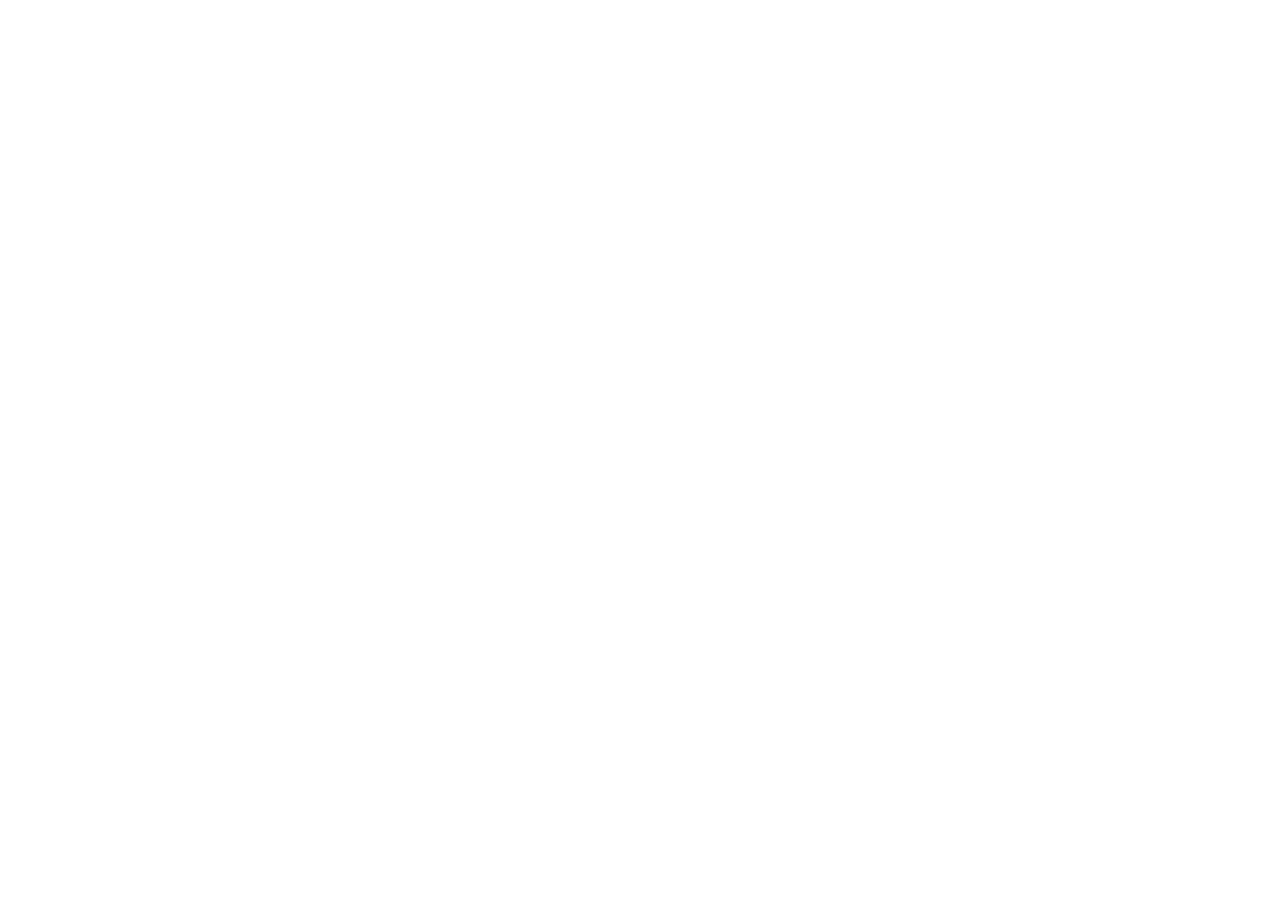
==== index.html @ 2884cb6b "first" ====
<!DOCTYPE html>
<html lang="ko">
<head>
  <meta charset="UTF-8">
  <meta name="viewport" content="width=device-width, initial-scale=1.0">
  <meta http-equiv="X-UA-Compatible" content="ie=edge">
  <title>Document</title>
  <link href="https://fonts.googleapis.com/css2?family=Chakra+Petch:wght@300;500;700&family=Noto+Sans+KR:wght@300;500&display=swap" rel="stylesheet">
  <link rel="stylesheet" href="https://use.fontawesome.com/releases/v5.14.0/css/all.css" integrity="sha384-HzLeBuhoNPvSl5KYnjx0BT+WB0QEEqLprO+NBkkk5gbc67FTaL7XIGa2w1L0Xbgc" crossorigin="anonymous">
  <link rel="stylesheet" href="assets/css/style.css">
  <script src="assets/js/script.js" defer></script>
</head>
<body>
  <div id="wrap">

  </div>
</body>
</html>
---- assets/css/style.css ----
@charset "UTF-8";

/* reset */
div, span, body,
header, main, section, footer,
h1, h2, h3, h4, h5, h6,
table, thead, tbody, tfoot, tr, th, td,
input, select, label, button, textarea,
ul, ol, li, dl, dt, dd,
a, strong, i, b, em, img {
  margin: 0;
  padding: 0;
  font: inherit;
  vertical-align: baseline;
}

ul, ol {
  list-style: none;
}

a {
  color: #333;
  text-decoration: none;
}

img {
  max-width: 100%;
  vertical-align: top;
}

table {
  border-collapse: collapse;
  border-spacing: 0;
}

button {
  background: transparent;
  border: none;
  cursor: pointer;
  outline: none;
}

/* common */
html {
  font-size: 10px;
}

body {
  min-width: 32rem;
}

body, button, input, select, textarea {
  font-weight: 500;
  font-size: 1.4rem;
  line-height: 1.5;
  font-family: 'Chakra Petch', 'Noto sans KR', sans-serif;
  color: #333;
  overflow-wrap: break-word;
  word-break: keep-all;
}

h1, h2, h3, h4, h5, h6 {
  font-weight: 700;
}

/* form-container */
#form-container {
  display: flex;
  justify-content: center;
  align-items: center;
  height: 100vh;
  padding: 0 6%;
  background: url(../images/bg_login-page.jpg) 50% 50%/cover no-repeat;
}

#form-container:after {
  position: fixed;
  top: 0;
  right: 0;
  bottom: 0;
  left: 0;
  background-color: rgba(0,0,0,.1);
  content:''
}

.form-group {
  position: relative;
  z-index: 10;
  width: 100%;
  max-width: 50rem;
  background-color: #fff;
}


/* form-group input style */
.form-group input {
  width: 100%;
  border: none;
  box-shadow: none;
  background-color: transparent;
  outline: none;
}

.form-group .input-style {
  padding: .4rem .8rem;
  border: 1px solid #333;
  border-radius: 4px;
}

/* form-group button style */
.form-group button {
  width: 100%;
  padding: .4em;
  border: 1px solid #333;
  border-radius: 4px;
}


/* login-container */
.login-container {
  display: flex;
  flex-direction: column;
  align-items: center;
  padding: 1.5rem 2.5rem;
  box-shadow: 2px 2px 5px rgba(0,0,0,.3);
}

.login-container > h2 {
  font-size: 2.4rem;
  text-shadow: 1px 1px 1px rgba(0,0,0,0.2);
}

.login-container div[class^="login-form-row"] {
  flex-grow: 1;
  width: 100%;
  margin-top: 1.2rem;
}

.login-form-row1 {
  text-align: center;
}

.login-form-row1 a {
  display: inline-block;
  width: 3rem;
  height: 3rem;
  margin: .5rem;
  border: 1px solid #333;
  border-radius: 50%;
  font-size: 1.6rem;
  line-height: 3rem;
  text-align: center;
}

.login-form-row5 {
  display: flex;
  flex-direction: column;
  align-items: center;
}
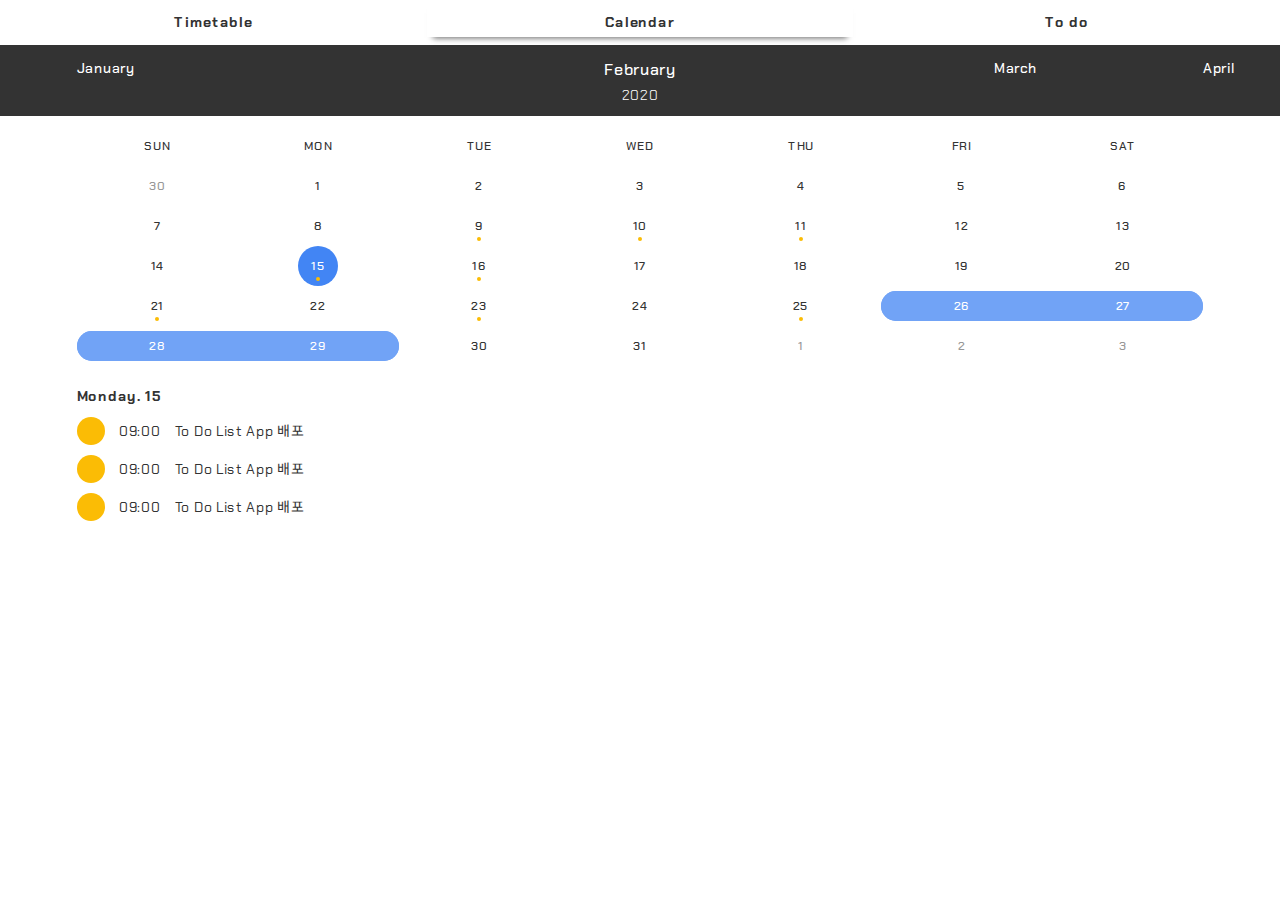
==== commit 3327c491: "docs: Add login page input focus style + calendar page markup" ====
--- a/index.html
+++ b/index.html
@@ -2,17 +2,400 @@
 <html lang="ko">
 <head>
   <meta charset="UTF-8">
-  <meta name="viewport" content="width=device-width, initial-scale=1.0">
+  <meta name="viewport" content="width=device-width, initial-scale=1.0, maximum-scale=1.0">
   <meta http-equiv="X-UA-Compatible" content="ie=edge">
-  <title>Document</title>
-  <link href="https://fonts.googleapis.com/css2?family=Chakra+Petch:wght@300;500;700&family=Noto+Sans+KR:wght@300;500&display=swap" rel="stylesheet">
+  <title>To Do List</title>
+  <link href="https://fonts.googleapis.com/css2?family=Chakra+Petch:wght@300;400;500;700&family=Noto+Sans+KR:wght@300;400;500&display=swap" rel="stylesheet">
   <link rel="stylesheet" href="https://use.fontawesome.com/releases/v5.14.0/css/all.css" integrity="sha384-HzLeBuhoNPvSl5KYnjx0BT+WB0QEEqLprO+NBkkk5gbc67FTaL7XIGa2w1L0Xbgc" crossorigin="anonymous">
+  <link rel="stylesheet" href="assets/css/common.css">
   <link rel="stylesheet" href="assets/css/style.css">
   <script src="assets/js/script.js" defer></script>
 </head>
 <body>
   <div id="wrap">
 
+    <!---------------- header ---------------->
+    <nav id="nav">
+      <div class="tabmenu-underline"></div>
+      <ul class="nav__tabmenu">
+        <li class="nav__tabmenu__item">
+          <a href="#;">Timetable</a>
+        </li>
+        <li class="nav__tabmenu__item">
+          <a href="#;">Calendar</a>
+        </li>
+        <li class="nav__tabmenu__item">
+          <a href="#;">To do</a>
+        </li>
+      </ul>
+    </nav>
+    <!---------------- //header ---------------->
+
+    <!-- main-container -->
+    <main id="main" class="main-container">
+
+      <!-- table-calendar-container -->
+      <section class="table-calendar-container">
+        <h2 class="blind">달력</h2>
+        <div class="month-group">
+          <ol class="month-list">
+            <li class="month-list__item">
+              <a href="#">January</a>
+            </li>
+            <li class="month-list__item">
+              <a href="#">February</a>
+            </li>
+            <li class="month-list__item">
+              <a href="#">March</a>
+            </li>
+            <li class="month-list__item">
+              <a href="#">April</a>
+            </li>
+            <li class="month-list__item">
+              <a href="#">May</a>
+            </li>
+            <li class="month-list__item">
+              <a href="#">June</a>
+            </li>
+            <li class="month-list__item">
+              <a href="#">July</a>
+            </li>
+            <li class="month-list__item">
+              <a href="#">August</a>
+            </li>
+            <li class="month-list__item">
+              <a href="#">September</a>
+            </li>
+            <li class="month-list__item">
+              <a href="#">October</a>
+            </li>
+            <li class="month-list__item">
+              <a href="#">November</a>
+            </li>
+            <li class="month-list__item">
+              <a href="#">December</a>
+            </li>
+          </ol>
+          <div class="calendar-year">
+            <a href="#;">2020</a>
+          </div>
+        </div>
+        <div class="tabel-calendar-group">
+          <table class="table-calendar">
+            <thead>
+              <tr>
+                <th>
+                  <div class="th-cell">SUN</div>
+                </th>
+                <th>
+                  <div class="th-cell">MON</div>
+                </th>
+                <th>
+                  <div class="th-cell">TUE</div>
+                </th>
+                <th>
+                  <div class="th-cell">WED</div>
+                </th>
+                <th>
+                  <div class="th-cell">THU</div>
+                </th>
+                <th>
+                  <div class="th-cell">FRI</div>
+                </th>
+                <th>
+                  <div class="th-cell">SAT</div>
+                </th>
+              </tr>
+            </thead>
+            <tbody>
+              <tr>
+                <td>
+                  <div class="td-cell">
+                    <div class="td-style prev-month">
+                      30
+                    </div>
+                  </div>
+                </td>
+                <td>
+                  <div class="td-cell">
+                    <div class="td-style">
+                      1
+                    </div>
+                  </div>
+                </td>
+                <td>
+                  <div class="td-cell">
+                    <div class="td-style">
+                      2
+                    </div>
+                  </div>
+                </td>
+                <td>
+                  <div class="td-cell">
+                    <div class="td-style">
+                      3
+                    </div>
+                  </div>
+                </td>
+                <td>
+                  <div class="td-cell">
+                    <div class="td-style">
+                      4
+                    </div>
+                  </div>
+                </td>
+                <td>
+                  <div class="td-cell">
+                    <div class="td-style">
+                      5
+                    </div>
+                  </div>
+                </td>
+                <td>
+                  <div class="td-cell">
+                    <div class="td-style">
+                      6
+                    </div>
+                  </div>
+                </td>
+              </tr>
+              <tr>
+                <td>
+                  <div class="td-cell">
+                    <div class="td-style">
+                      7
+                    </div>
+                  </div>
+                </td>
+                <td>
+                  <div class="td-cell">
+                    <div class="td-style">
+                      8
+                    </div>
+                  </div>
+                </td>
+                <td>
+                  <div class="td-cell">
+                    <div class="td-style plans">
+                      9
+                    </div>
+                  </div>
+                </td>
+                <td>
+                  <div class="td-cell">
+                    <div class="td-style plans">
+                      10
+                    </div>
+                  </div>
+                </td>
+                <td>
+                  <div class="td-cell">
+                    <div class="td-style plans">
+                      11
+                    </div>
+                  </div>
+                </td>
+                <td>
+                  <div class="td-cell">
+                    <div class="td-style">
+                      12
+                    </div>
+                  </div>
+                </td>
+                <td>
+                  <div class="td-cell">
+                    <div class="td-style">
+                      13
+                    </div>
+                  </div>
+                </td>
+              </tr>
+              <tr>
+                <td>
+                  <div class="td-cell">
+                    <div class="td-style">
+                      14
+                    </div>
+                  </div>
+                </td>
+                <td>
+                  <div class="td-cell">
+                    <div class="td-style plans today">
+                      15
+                    </div>
+                  </div>
+                </td>
+                <td>
+                  <div class="td-cell">
+                    <div class="td-style plans">
+                      16
+                    </div>
+                  </div>
+                </td>
+                <td>
+                  <div class="td-cell">
+                    <div class="td-style">
+                      17
+                    </div>
+                  </div>
+                </td>
+                <td>
+                  <div class="td-cell">
+                    <div class="td-style">
+                      18
+                    </div>
+                  </div>
+                </td>
+                <td>
+                  <div class="td-cell">
+                    <div class="td-style">
+                      19
+                    </div>
+                  </div>
+                </td>
+                <td>
+                  <div class="td-cell">
+                    <div class="td-style">
+                      20
+                    </div>
+                  </div>
+                </td>
+              </tr>
+              <tr>
+                <td>
+                  <div class="td-cell">
+                    <div class="td-style plans">
+                      21
+                    </div>
+                  </div>
+                </td>
+                <td>
+                  <div class="td-cell">
+                    <div class="td-style">
+                      22
+                    </div>
+                  </div>
+                </td>
+                <td>
+                  <div class="td-cell">
+                    <div class="td-style plans">
+                      23
+                    </div>
+                  </div>
+                </td>
+                <td>
+                  <div class="td-cell">
+                    <div class="td-style">
+                      24
+                    </div>
+                  </div>
+                </td>
+                <td>
+                  <div class="td-cell">
+                    <div class="td-style plans">
+                      25
+                    </div>
+                  </div>
+                </td>
+                <td class="plannig-bg first">
+                  <div class="td-cell">
+                    <div class="td-style">
+                      26
+                    </div>
+                  </div>
+                </td>
+                <td class="plannig-bg end">
+                  <div class="td-cell">
+                    <div class="td-style">
+                      27
+                    </div>
+                  </div>
+                </td>
+              </tr>
+              <tr>
+                <td class="plannig-bg first">
+                  <div class="td-cell">
+                    <div class="td-style">
+                      28
+                    </div>
+                  </div>
+                </td>
+                <td class="plannig-bg end">
+                  <div class="td-cell">
+                    <div class="td-style">
+                      29
+                    </div>
+                  </div>
+                </td>
+                <td>
+                  <div class="td-cell">
+                    <div class="td-style">
+                      30
+                    </div>
+                  </div>
+                </td>
+                <td>
+                  <div class="td-cell">
+                    <div class="td-style">
+                      31
+                    </div>
+                  </div>
+                </td>
+                <td>
+                  <div class="td-cell">
+                    <div class="td-style next-month">
+                      1
+                    </div>
+                  </div>
+                </td>
+                <td>
+                  <div class="td-cell">
+                    <div class="td-style next-month">
+                      2
+                    </div>
+                  </div>
+                </td>
+                <td>
+                  <div class="td-cell">
+                    <div class="td-style next-month">
+                      3
+                    </div>
+                  </div>
+                </td>
+              </tr>
+            </tbody>
+          </table>
+        </div>
+      </section>
+
+      <section class="clip-plans-container">
+        <h2 class="blind">주요 일정</h2>
+        <strong class="clip-plans-title">Monday. 15</strong>
+        <ul class="clip-plans-list">
+          <li class="clip-plans-list__item">
+            <span class="clip-icon">
+              <i class="fas fa-paperclip"></i>
+            </span>
+            <span class="clip-plan-time">09:00</span>
+            <a href="#;" class="clip-plan">To Do List App 배포</a>
+          </li>
+          <li class="clip-plans-list__item">
+            <span class="clip-icon">
+              <i class="fas fa-paperclip"></i>
+            </span>
+            <span class="clip-plan-time">09:00</span>
+            <a href="#;" class="clip-plan">To Do List App 배포</a>
+          </li>
+          <li class="clip-plans-list__item">
+            <span class="clip-icon">
+              <i class="fas fa-paperclip"></i>
+            </span>
+            <span class="clip-plan-time">09:00</span>
+            <a href="#;" class="clip-plan">To Do List App 배포</a>
+          </li>
+        </ul>
+      </section>
+    </main>
   </div>
 </body>
 </html>
--- a/assets/css/common.css
+++ b/assets/css/common.css
@@ -0,0 +1,108 @@
+@charset "UTF-8";
+
+/* reset */
+div, span, body,
+header, main, nav, section, footer,
+h1, h2, h3, h4, h5, h6,
+table, thead, tbody, tfoot, tr, th, td,
+input, select, label, button, textarea,
+ul, ol, li, dl, dt, dd,
+p, a, strong, i, b, em, img {
+  margin: 0;
+  padding: 0;
+  font: inherit;
+  vertical-align: baseline;
+  box-sizing: border-box;
+}
+
+ul, ol {
+  list-style: none;
+}
+
+a {
+  color: #333;
+  text-decoration: none;
+}
+
+img {
+  max-width: 100%;
+  vertical-align: top;
+}
+
+table {
+  table-layout: fixed;
+  width: 100%;
+  border-collapse: collapse;
+  border-spacing: 0;
+}
+
+input, button {
+  border: none;
+  box-shadow: none;
+  background: transparent;
+}
+
+:focus{
+  outline: 1px dashed rgba(0,0,0,.45);
+  outline-offset: -1px;
+}
+
+::selection {
+  background-color: #333;
+  color: #fff;
+}
+
+/* common */
+html {
+  font-size: .625rem;
+}
+
+body {
+  min-width: 32rem;
+}
+
+body, button, input, select, textarea {
+  font-weight: 400;
+  font-size: 1.4rem;
+  line-height: 1.5;
+  font-family: 'Chakra Petch', 'Noto sans KR', sans-serif;
+  color: #333;
+  overflow-wrap: break-word;
+  word-break: keep-all;
+  letter-spacing: .7px;
+  -webkit-text-size-adjust: none;
+  -webkit-tap-highlight-color: transparent;
+}
+
+h1, h2, h3, h4, h5, h6, 
+dt, th, strong, b {
+  font-weight: 700;
+}
+
+.blind {
+  overflow: hidden;
+  position: absolute;
+  width: 1px;
+  height: 1px;
+  margin: -1px;
+  clip: rect(0 0 0 0);
+}
+
+#main {
+  overflow: hidden;
+  width: 100%;
+  height: 100vh;
+  padding: 0 6%;
+}
+
+/* button */
+.btn-primary {
+  display: block;
+  width: 10rem;
+  padding: .5em;
+  border-radius: 2rem;
+  background-color: #333;
+  font-weight: 700;
+  color: #fff;
+  cursor: pointer;
+}--- a/assets/css/style.css
+++ b/assets/css/style.css
@@ -1,159 +1,406 @@
 @charset "UTF-8";
 
-/* reset */
-div, span, body,
-header, main, section, footer,
-h1, h2, h3, h4, h5, h6,
-table, thead, tbody, tfoot, tr, th, td,
-input, select, label, button, textarea,
-ul, ol, li, dl, dt, dd,
-a, strong, i, b, em, img {
-  margin: 0;
-  padding: 0;
-  font: inherit;
-  vertical-align: baseline;
-}
-
-ul, ol {
-  list-style: none;
-}
-
-a {
-  color: #333;
-  text-decoration: none;
-}
-
-img {
-  max-width: 100%;
-  vertical-align: top;
-}
-
-table {
-  border-collapse: collapse;
-  border-spacing: 0;
-}
-
-button {
-  background: transparent;
-  border: none;
-  cursor: pointer;
-  outline: none;
-}
-
-/* common */
-html {
-  font-size: 10px;
-}
-
-body {
-  min-width: 32rem;
-}
-
-body, button, input, select, textarea {
-  font-weight: 500;
-  font-size: 1.4rem;
-  line-height: 1.5;
-  font-family: 'Chakra Petch', 'Noto sans KR', sans-serif;
-  color: #333;
-  overflow-wrap: break-word;
-  word-break: keep-all;
-}
-
-h1, h2, h3, h4, h5, h6 {
-  font-weight: 700;
-}
-
-/* form-container */
-#form-container {
+
+/*************** login > To Do List ***************/
+
+/* sign-form-container */
+.sign-form-container {
   display: flex;
   justify-content: center;
   align-items: center;
-  height: 100vh;
-  padding: 0 6%;
-  background: url(../images/bg_login-page.jpg) 50% 50%/cover no-repeat;
-}
-
-#form-container:after {
+  background: url(../images/bg_login-page02.jpg) 50% 50%/cover no-repeat;
+}
+
+.sign-form-container:before {
   position: fixed;
   top: 0;
   right: 0;
   bottom: 0;
   left: 0;
   background-color: rgba(0,0,0,.1);
-  content:''
-}
-
-.form-group {
+  content: '';
+}
+
+/* sign-form-group */
+.sign-form-group {
   position: relative;
   z-index: 10;
   width: 100%;
-  max-width: 50rem;
+  max-width: 40rem;
+  padding: 3rem 0;
   background-color: #fff;
-}
-
-
-/* form-group input style */
-.form-group input {
-  width: 100%;
-  border: none;
-  box-shadow: none;
+  box-shadow: 2px 2px 5px rgba(0,0,0,.3);
+}
+
+.sign-form-group > div + div {
+  margin-top: 2rem;
+}
+
+.sign-form-btn-toggle-box {
+  display: flex;
+  position: relative;
+  width: 75%;
+  margin: 0 auto;
+  border-radius: 2rem;
+  box-shadow: 0 0 15px rgba(0,0,0,.15);
+}
+
+.btn-toggle-bg {
+  position: absolute;
+  top: 0;
+  bottom: 0;
+  left: 0;
+  z-index: -1;
+  width: 50%;
+  border-radius: 2rem;
+  background-color: #333;
+  transition: left .5s ease;
+  content:'';
+}
+
+.sign-form-btn-toggle-box .btn-toggle {
+  width: 50%;
   background-color: transparent;
+  color: #333;
+  text-align: center;
+  transition: color .5s ease;
+}
+
+.btn-toggle-bg.active {
+  left: 50%;
+}
+
+.sign-form-btn-toggle-box .btn-toggle.active {
+  color: #fff;
+  
+}
+
+/* sign-form-slider-container */
+.sign-form-slider-container {
+  display: flex;
+  overflow: hidden;
+  width: 100%;
+}
+
+/* sign-form */
+.sign-form {
+  display: flex;
+  flex-direction: column;
+  align-items: center;
+  flex-shrink: 0;
+  width: 100%;
+  padding: 0 3rem;
+  transition: transform .5s ease;
+}
+
+.sign-form.active {
+  transform: translateX(-100%);
+}
+
+.sign-form-row {
+  display: flex;
+  flex-direction: column;
+  align-items: center;
+  width: 100%;
+}
+
+.sign-form-row + .sign-form-row {
+  margin-top: 1.2rem;
+}
+
+.sign-form-row.btn-area {
+  margin-top: 2rem;
+}
+
+.sign-form-group input {
+  display: block;
+  width: 100%;
+  height: 3.4rem;
+  border-bottom: 1px solid #333;
+  text-indent: 5px;
+}
+
+.sign-form-row .input-error {
+  border-bottom-color: #ea4335;
+  color: #ea4335;
+}
+
+.sign-form-row .error-message {
+  width: 100%;
+  margin-top: .2rem;
+  font-size: 1.2rem;
+  text-align: left;
+  color: #e32a37;
+}
+
+.sign-form-row .input-success {
+  border-bottom-color: #34a853;
+  color: #34a853;
+}
+
+/* btn-sns-box */
+.btn-sns-box {
+  display: flex;
+  flex-direction: column;
+  width: 100%;
+  padding: 0 3rem;
+}
+
+.btn-sns-box .btn-primary {
+  display: flex;
+  align-items: center;
+  width: 100%;
+  color: #fff;
+}
+
+.btn-sns-box .btn-primary + .btn-primary {
+  margin-top: 1.2rem;
+}
+
+.btn-sns-box .btn-primary.google {
+  background: linear-gradient(-120deg, #4285f4, #34a853, #fbbc05, #ea4335);
+}
+
+.btn-sns-box .btn-primary.facebook {
+  background: linear-gradient(180deg, #3b5998, #2b4170);
+}
+
+.btn-sns-box .btn-primary.instagram {
+  background: linear-gradient(45deg, #405de6, #5851db, #833ab4, #c13584, #e1306c, #fd1d1d);
+}
+
+.btn-sns-box .btn-primary i {
+  margin: 0 1.2rem;
+  font-size: 1.6rem;
+}
+
+/*************** Timetable > To Do List ***************/
+
+/* header */
+#nav {
+  position: fixed;
+  top: 0;
+  right: 0;
+  left: 0;
+  z-index: 10;
+  width: 100%;
+  background-color: #fff;
+}
+
+.nav__tabmenu {
+  display: flex;
+  justify-content: space-between;
+  align-items: center;
+}
+
+.nav__tabmenu__item {
+  flex-basis: 33.33%;
+}
+
+.nav__tabmenu__item a {
+  display: block;
+  padding: 1.2rem;
+  font-weight: 700;
+  font-size: 1.4rem;
+  color: #333;
+  text-align: center;
+}
+
+.nav__tabmenu__item a:focus {
   outline: none;
 }
 
-.form-group .input-style {
-  padding: .4rem .8rem;
-  border: 1px solid #333;
-  border-radius: 4px;
-}
-
-/* form-group button style */
-.form-group button {
-  width: 100%;
-  padding: .4em;
-  border: 1px solid #333;
-  border-radius: 4px;
-}
-
-
-/* login-container */
-.login-container {
-  display: flex;
-  flex-direction: column;
-  align-items: center;
-  padding: 1.5rem 2.5rem;
-  box-shadow: 2px 2px 5px rgba(0,0,0,.3);
-}
-
-.login-container > h2 {
-  font-size: 2.4rem;
-  text-shadow: 1px 1px 1px rgba(0,0,0,0.2);
-}
-
-.login-container div[class^="login-form-row"] {
-  flex-grow: 1;
-  width: 100%;
-  margin-top: 1.2rem;
-}
-
-.login-form-row1 {
+.tabmenu-underline {
+  position: absolute;
+  top: 0;
+  bottom: 8px;
+  z-index: -1;
+  left: 33.33%;
+  width: 33.33%;
+  box-shadow: 0px 7px 6px -6px rgba(0, 0, 0, .6);
+}
+
+/* main-container */
+#main.main-container {
+  overflow-y: auto;
+  padding: 4.5rem 6% 2rem;
+}
+
+/* table-container */
+.month-group {
+  position: relative;
+  padding: 1rem 0;
+}
+
+.month-group:after {
+  position: absolute;
+  top: 0;
+  bottom: 0;
+  left: -100%;
+  width: 300%;
+  z-index: -1;
+  background-color: #333;
+  content: '';
+}
+
+.month-list {
+  display: flex;
+  width: 100%;
+}
+
+.month-list__item {
+  flex-shrink: 0;
+  flex-basis: 33.33%;
+}
+
+.month-list__item:nth-child(n+2):nth-child(-n+3) {
   text-align: center;
 }
 
-.login-form-row1 a {
-  display: inline-block;
-  width: 3rem;
+.month-list__item a {
+  display: block;
+  padding: .3rem 0;
+  font-weight: 500;
+  color: #fff;
+}
+
+.month-list__item:nth-child(2) a {
+  font-size: 1.6rem;
+}
+
+.calendar-year a {
+  display: block;
+  width: 5rem;
+  margin: 0 auto;
+  font-weight: 300;
+  color: #fff;
+  text-align: center;
+}
+
+/* table-calendar */
+.tabel-calendar-group {
+  padding: 1rem 0;
+}
+
+.table-calendar td {
+  position: relative;
+}
+
+.table-calendar .th-cell, 
+.table-calendar .td-cell {
+  display: flex;
+  justify-content: center;
+  align-items: center;
+  width: 4rem;
+  height: 4rem;
+  margin: 0 auto;
+  font-weight: 500;
+  font-size: 1.2rem;
+}
+
+.table-calendar .td-style {
+  position: relative;
+}
+
+.table-calendar .td-style {
+  display: inline-flex;
+  justify-content: center;
+  align-items: center;
+  position: relative;
+  width: 4rem;
+  height: 4rem;
+  padding: 1rem;
+  border-radius: 50%;
+}
+
+.table-calendar .today.plans {
+  background-color: #4285f4;
+  color: #fff;
+}
+
+.table-calendar .plans:after {
+  position: absolute;
+  right: 0;
+  bottom: .5rem;
+  left: 0;
+  width: .4rem;
+  height: .4rem;
+  margin: 0 auto;
+  border-radius: 50%;
+  background-color: #fbbc05;
+  content: '';
+}
+
+.table-calendar .plannig-bg {
+  color: #fff;
+  opacity: .75;
+}
+
+.table-calendar .plannig-bg:after,
+.table-calendar .plannig-bg:before {
+  position: absolute;
+  top: 50%;
+  z-index: -1;
+  width: 100%;
   height: 3rem;
-  margin: .5rem;
-  border: 1px solid #333;
+  border-radius: 0;
+  background-color: #4285f4;
+  transform: translateY(-50%);
+  content: '';
+}
+
+.table-calendar .plannig-bg.first:after,
+.table-calendar .plannig-bg.first:before {
+  border-top-left-radius: 2rem;
+  border-bottom-left-radius: 2rem;
+}
+
+.table-calendar .plannig-bg.end:after,
+.table-calendar .plannig-bg.end:before {
+  border-top-right-radius: 2rem;
+  border-bottom-right-radius: 2rem;
+}
+
+.td-cell .prev-month,
+.td-cell .next-month {
+  opacity: .5;
+}
+
+/* clip-plans-container */
+.clip-plans-container {
+  padding: 1rem 0;
+}
+
+.clip-plans-list {
+  padding: 1rem 0;
+}
+
+.clip-plans-list__item {
+  display: flex;
+  align-items: center;
+}
+
+.clip-plans-list__item + .clip-plans-list__item{
+  margin-top: 1rem;
+}
+
+.clip-icon,
+.clip-plan-time {
+  flex-shrink: 0;
+}
+
+.clip-icon {
+  display: flex;
+  justify-content: center;
+  align-items: center;
+  width: 2.8rem;
+  height: 2.8rem;
   border-radius: 50%;
-  font-size: 1.6rem;
-  line-height: 3rem;
+  background-color: #fbbc05;
+  color: #fff;
+}
+
+.clip-plan-time {
+  width: 7rem;
   text-align: center;
-}
-
-.login-form-row5 {
-  display: flex;
-  flex-direction: column;
-  align-items: center;
-}
+}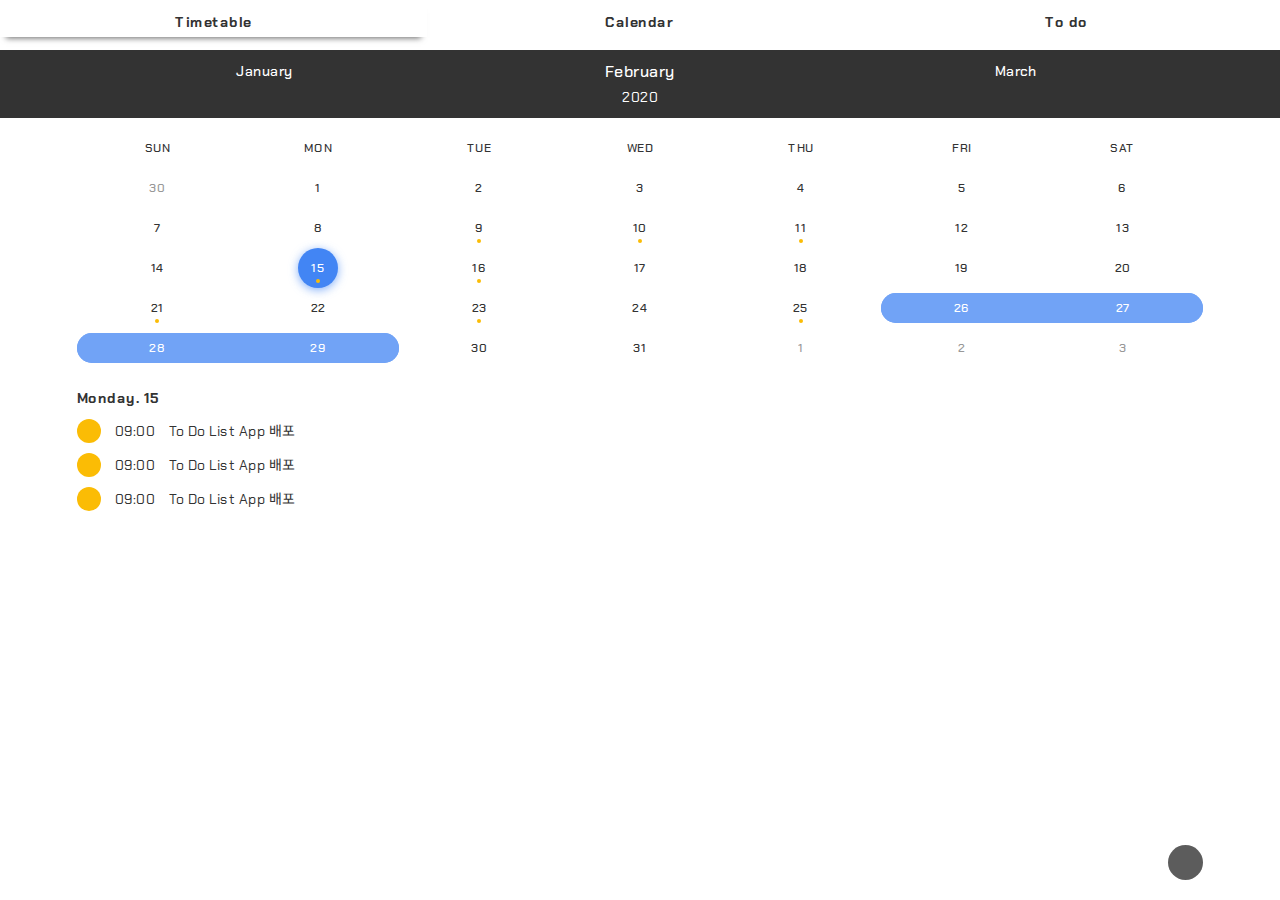
==== commit 3542efd2: "docs: Modify class naming, css component" ====
--- a/index.html
+++ b/index.html
@@ -4,17 +4,17 @@
   <meta charset="UTF-8">
   <meta name="viewport" content="width=device-width, initial-scale=1.0, maximum-scale=1.0">
   <meta http-equiv="X-UA-Compatible" content="ie=edge">
-  <title>To Do List</title>
+  <title>Calendar :: To Do List</title>
   <link href="https://fonts.googleapis.com/css2?family=Chakra+Petch:wght@300;400;500;700&family=Noto+Sans+KR:wght@300;400;500&display=swap" rel="stylesheet">
   <link rel="stylesheet" href="https://use.fontawesome.com/releases/v5.14.0/css/all.css" integrity="sha384-HzLeBuhoNPvSl5KYnjx0BT+WB0QEEqLprO+NBkkk5gbc67FTaL7XIGa2w1L0Xbgc" crossorigin="anonymous">
-  <link rel="stylesheet" href="assets/css/common.css">
-  <link rel="stylesheet" href="assets/css/style.css">
-  <script src="assets/js/script.js" defer></script>
+  <link rel="stylesheet" href="./assets/css/common.css">
+  <link rel="stylesheet" href="./assets/css/style.css">
+  <script src="./assets/js/script.js" defer></script>
 </head>
 <body>
   <div id="wrap">
 
-    <!---------------- header ---------------->
+    <!---------------------- Nav ---------------------->
     <nav id="nav">
       <div class="tabmenu-underline"></div>
       <ul class="nav__tabmenu">
@@ -29,58 +29,58 @@
         </li>
       </ul>
     </nav>
-    <!---------------- //header ---------------->
-
-    <!-- main-container -->
+    <!---------------------- //Header ---------------------->
+
+    <!---------------------- Main Container ---------------------->
     <main id="main" class="main-container">
 
-      <!-- table-calendar-container -->
-      <section class="table-calendar-container">
+      <!---------------------- Calendar Container ---------------------->
+      <section class="calendar-container">
         <h2 class="blind">달력</h2>
-        <div class="month-group">
-          <ol class="month-list">
-            <li class="month-list__item">
+
+        <div class="calendar-header-group">
+          <ol class="calendar-month-list">
+            <li class="calendar-month-list__item">
               <a href="#">January</a>
             </li>
-            <li class="month-list__item">
+            <li class="calendar-month-list__item">
               <a href="#">February</a>
             </li>
-            <li class="month-list__item">
+            <li class="calendar-month-list__item">
               <a href="#">March</a>
             </li>
-            <li class="month-list__item">
+            <li class="calendar-month-list__item">
               <a href="#">April</a>
             </li>
-            <li class="month-list__item">
+            <li class="calendar-month-list__item">
               <a href="#">May</a>
             </li>
-            <li class="month-list__item">
+            <li class="calendar-month-list__item">
               <a href="#">June</a>
             </li>
-            <li class="month-list__item">
+            <li class="calendar-month-list__item">
               <a href="#">July</a>
             </li>
-            <li class="month-list__item">
+            <li class="calendar-month-list__item">
               <a href="#">August</a>
             </li>
-            <li class="month-list__item">
+            <li class="calendar-month-list__item">
               <a href="#">September</a>
             </li>
-            <li class="month-list__item">
+            <li class="calendar-month-list__item">
               <a href="#">October</a>
             </li>
-            <li class="month-list__item">
+            <li class="calendar-month-list__item">
               <a href="#">November</a>
             </li>
-            <li class="month-list__item">
+            <li class="calendar-month-list__item">
               <a href="#">December</a>
             </li>
           </ol>
-          <div class="calendar-year">
-            <a href="#;">2020</a>
-          </div>
+          <a href="#;" class="calendar-year">2020</a>
         </div>
-        <div class="tabel-calendar-group">
+
+        <div class="calendar-body-group">
           <table class="table-calendar">
             <thead>
               <tr>
@@ -367,35 +367,44 @@
           </table>
         </div>
       </section>
-
+      <!---------------------- //Calendar Container ---------------------->
+
+      <!---------------- clip-plans-container ---------------->
       <section class="clip-plans-container">
         <h2 class="blind">주요 일정</h2>
         <strong class="clip-plans-title">Monday. 15</strong>
         <ul class="clip-plans-list">
           <li class="clip-plans-list__item">
             <span class="clip-icon">
-              <i class="fas fa-paperclip"></i>
+              <i class="fas fa-star"></i>
             </span>
             <span class="clip-plan-time">09:00</span>
             <a href="#;" class="clip-plan">To Do List App 배포</a>
           </li>
           <li class="clip-plans-list__item">
             <span class="clip-icon">
-              <i class="fas fa-paperclip"></i>
+              <i class="fas fa-star"></i>
             </span>
             <span class="clip-plan-time">09:00</span>
             <a href="#;" class="clip-plan">To Do List App 배포</a>
           </li>
           <li class="clip-plans-list__item">
             <span class="clip-icon">
-              <i class="fas fa-paperclip"></i>
+              <i class="fas fa-star"></i>
             </span>
             <span class="clip-plan-time">09:00</span>
             <a href="#;" class="clip-plan">To Do List App 배포</a>
           </li>
         </ul>
       </section>
+      <!---------------- //clip-plans-container ---------------->
+
+      <button type="button" class="btn-todo-add">
+        <i class="fas fa-plus"></i>
+      </button>
     </main>
+    <!---------------------- //Main Container ---------------------->
+
   </div>
 </body>
 </html>
--- a/assets/css/common.css
+++ b/assets/css/common.css
@@ -1,6 +1,6 @@
 @charset "UTF-8";
 
-/* reset */
+/********************* Reset *********************/
 div, span, body,
 header, main, nav, section, footer,
 h1, h2, h3, h4, h5, h6,
@@ -20,7 +20,7 @@
 }
 
 a {
-  color: #333;
+  color: inherit;
   text-decoration: none;
 }
 
@@ -36,15 +36,17 @@
   border-spacing: 0;
 }
 
+button {
+  cursor: pointer;
+}
+
 input, button {
   border: none;
+  border-radius: 0;
   box-shadow: none;
-  background: transparent;
-}
-
-:focus{
-  outline: 1px dashed rgba(0,0,0,.45);
-  outline-offset: -1px;
+  background-color: transparent;
+  outline: none;
+  -webkit-appearance: none;
 }
 
 ::selection {
@@ -52,7 +54,7 @@
   color: #fff;
 }
 
-/* common */
+/********************* Common *********************/
 html {
   font-size: .625rem;
 }
@@ -69,7 +71,7 @@
   color: #333;
   overflow-wrap: break-word;
   word-break: keep-all;
-  letter-spacing: .7px;
+  letter-spacing: .5px;
   -webkit-text-size-adjust: none;
   -webkit-tap-highlight-color: transparent;
 }
@@ -98,8 +100,8 @@
 /* button */
 .btn-primary {
   display: block;
-  width: 10rem;
-  padding: .5em;
+  min-width: 10rem;
+  padding: .5em 1.2em;
   border-radius: 2rem;
   background-color: #333;
   font-weight: 700;
--- a/assets/css/style.css
+++ b/assets/css/style.css
@@ -1,9 +1,14 @@
 @charset "UTF-8";
 
 
-/*************** login > To Do List ***************/
+/********************* login > To Do List *********************/
 
 /* sign-form-container */
+.sign-form-container input:focus {
+  outline: 1px dashed rgba(0,0,0,.45);
+  outline-offset: -1px;
+}
+
 .sign-form-container {
   display: flex;
   justify-content: center;
@@ -21,7 +26,6 @@
   content: '';
 }
 
-/* sign-form-group */
 .sign-form-group {
   position: relative;
   z-index: 10;
@@ -82,7 +86,6 @@
   width: 100%;
 }
 
-/* sign-form */
 .sign-form {
   display: flex;
   flex-direction: column;
@@ -138,7 +141,6 @@
   color: #34a853;
 }
 
-/* btn-sns-box */
 .btn-sns-box {
   display: flex;
   flex-direction: column;
@@ -170,13 +172,13 @@
 }
 
 .btn-sns-box .btn-primary i {
-  margin: 0 1.2rem;
+  margin-right: 1.2rem;
   font-size: 1.6rem;
 }
 
-/*************** Timetable > To Do List ***************/
-
-/* header */
+/********************* Calendar > To Do List *********************/
+
+/* nav */
 #nav {
   position: fixed;
   top: 0;
@@ -199,87 +201,72 @@
 
 .nav__tabmenu__item a {
   display: block;
-  padding: 1.2rem;
+  padding: .85em;
   font-weight: 700;
   font-size: 1.4rem;
   color: #333;
   text-align: center;
 }
 
-.nav__tabmenu__item a:focus {
-  outline: none;
-}
-
 .tabmenu-underline {
   position: absolute;
   top: 0;
-  bottom: 8px;
+  bottom: .57em;
   z-index: -1;
-  left: 33.33%;
+  left: 0;
   width: 33.33%;
   box-shadow: 0px 7px 6px -6px rgba(0, 0, 0, .6);
+  transition: left .5s ease;
 }
 
 /* main-container */
 #main.main-container {
   overflow-y: auto;
-  padding: 4.5rem 6% 2rem;
-}
-
-/* table-container */
-.month-group {
-  position: relative;
-  padding: 1rem 0;
-}
-
-.month-group:after {
-  position: absolute;
-  top: 0;
-  bottom: 0;
-  left: -100%;
-  width: 300%;
-  z-index: -1;
+  padding: 5rem 0 2rem;
+}
+
+/* calendar-container */
+.calendar-header-group {
+  display: flex;
+  flex-direction: column;
+  align-items: center;
+  position: relative;
+  padding: .7em 6% .7em;
   background-color: #333;
-  content: '';
-}
-
-.month-list {
-  display: flex;
-  width: 100%;
-}
-
-.month-list__item {
+}
+
+.calendar-month-list {
+  display: flex;
+  justify-content: space-between;
+  align-items: center;
+  overflow-x: auto;
+  width: 100%;
+}
+
+.calendar-month-list__item {
   flex-shrink: 0;
-  flex-basis: 33.33%;
-}
-
-.month-list__item:nth-child(n+2):nth-child(-n+3) {
+  width: 33.33%
+}
+
+.calendar-month-list__item a {
+  display: block;
+  font-weight: 500;
+  color: #fff;
   text-align: center;
 }
 
-.month-list__item a {
-  display: block;
-  padding: .3rem 0;
-  font-weight: 500;
-  color: #fff;
-}
-
-.month-list__item:nth-child(2) a {
+.calendar-month-list__item:nth-child(2) a {
   font-size: 1.6rem;
 }
 
-.calendar-year a {
-  display: block;
-  width: 5rem;
-  margin: 0 auto;
-  font-weight: 300;
-  color: #fff;
-  text-align: center;
-}
-
-/* table-calendar */
-.tabel-calendar-group {
-  padding: 1rem 0;
+.calendar-year {
+  margin-top: .25em;
+  color: #fff;
+}
+
+/* calendar-body-group */
+.calendar-body-group {
+  padding: 1rem 6% 0;
 }
 
 .table-calendar td {
@@ -314,6 +301,7 @@
 }
 
 .table-calendar .today.plans {
+  box-shadow: 0 2px 10px rgba(66,133,244,.65);
   background-color: #4285f4;
   color: #fff;
 }
@@ -367,8 +355,10 @@
 }
 
 /* clip-plans-container */
-.clip-plans-container {
-  padding: 1rem 0;
+.clip-plans-container, 
+.timetable-container {
+  margin-top: 1rem;
+  padding: 1rem 6%;
 }
 
 .clip-plans-list {
@@ -387,20 +377,188 @@
 .clip-icon,
 .clip-plan-time {
   flex-shrink: 0;
+  margin-right: 1.4rem;
 }
 
 .clip-icon {
   display: flex;
   justify-content: center;
   align-items: center;
-  width: 2.8rem;
-  height: 2.8rem;
+  width: 2.4rem;
+  height: 2.4rem;
+  border-radius: 50%;
+  font-size: 1rem;
+  background-color: #fbbc05;
+  color: #fff;
+}
+
+/*************** Timetable > To Do List ***************/
+.calendar-header-group.timetable {
+  flex-direction: row;
+  align-items: center;
+}
+
+.calendar-header-group.timetable .calendar-month-list {
+  flex-shrink: 0;
+  width: fit-content;
+}
+
+.calendar-header-group.timetable .calendar-month-list__item {
+  width: auto;
+}
+
+.calendar-date-list {
+  display: flex;
+  justify-content: space-between;
+  flex: 1 0 auto;
+  margin-left: 1.5rem;
+}
+
+.calendar-date-list .calendar-date-list__item {
+  width: 2.7rem;
+  height: 2.7rem;
+}
+
+.calendar-date-list .calendar-date-list__item.today a {
   border-radius: 50%;
   background-color: #fbbc05;
-  color: #fff;
-}
-
-.clip-plan-time {
-  width: 7rem;
+}
+
+.calendar-date-list .calendar-date-list__item a {
+  display: block;
+  width: 100%;
+  height: 100%;
+  line-height: 2.7rem;
+  color: #fff;
   text-align: center;
+}
+
+.btn-calendar-drop {
+  position: absolute;
+  top: 100%;
+  left: 50%;
+  width: 1.3rem;
+  height: 1.3rem;
+  margin-top: .7rem;
+  color: #333;
+  transform: translateX(-50%);
+}
+
+.btn-calendar-drop:before {
+  display: inline-block;
+  font-weight: 900;
+  font-size: 2rem;
+  line-height: 1.3rem;
+  font-family: 'Font Awesome 5 Free';
+  content: '\f0d7';
+}
+
+.btn-calendar-drop.active:before {
+  content: '\f0de';
+}
+
+.calendar-body-group.timetable {
+  display: none;
+}
+
+.calendar-body-group.timetable.active {
+  display: block;
+}
+
+/* timetable-container */
+.timetable-title {
+  font-weight: 700;
+}
+
+.table-timetable {
+  table-layout: fixed;
+  width: 100%;
+  margin-top: 1rem;
+}
+
+.table-timetable,
+.table-timetable th,
+.table-timetable td {
+  border: 1px solid rgba(0,0,0,.05);
+  vertical-align: middle;
+} 
+
+.table-timetable .th-hour {
+  width: 30px;
+  font-weight: 500;
+}
+
+.table-timetable td {
+  height: 40px;
+  padding: 0;
+  box-sizing: border-box;
+}
+
+.td-content {
+  display: flex;
+  flex-direction: column;
+  position: relative;
+  height: 100%;
+  font-size: 12px;
+}
+
+.td-content span {
+  overflow: hidden;
+  position: relative;
+  width: 70%;
+  padding-left: 7px;
+  white-space: nowrap;
+  text-overflow: ellipsis;
+}
+
+.td-content span[data-time="0030"] {
+  height: 20px;
+}
+
+.td-content span[data-time="0100"] {
+  height: 40px;
+}
+
+.td-content span[data-time="0130"] {
+  height: 60px;
+}
+
+.td-content span[data-time="0200"] {
+  height: 80px;
+}
+
+/* label color */
+.td-content .label--orange {
+  box-shadow: inset 4px 0 #ffe600;
+}
+
+.td-content .label--skyblue {
+  box-shadow: inset 4px 0 #65caf1;
+}
+
+.td-content .label--darkgreen {
+  box-shadow: inset 4px 0 #a8a8a8;
+}
+
+.td-content .label--tomato {
+  box-shadow: inset 4px 0 #ff6347;
+}
+
+.td-content .label--yellowgreen {
+  box-shadow: inset 4px 0 #afee32;
+}
+
+.btn-todo-add {
+  display: flex;
+  justify-content: center;
+  align-items: center;
+  position: fixed;
+  right: 6%;
+  bottom: 2rem;
+  width: 3.5rem;
+  height: 3.5rem;
+  border-radius: 50%;
+  background-color: #333;
+  color: #fff;
+  opacity: .8;
 }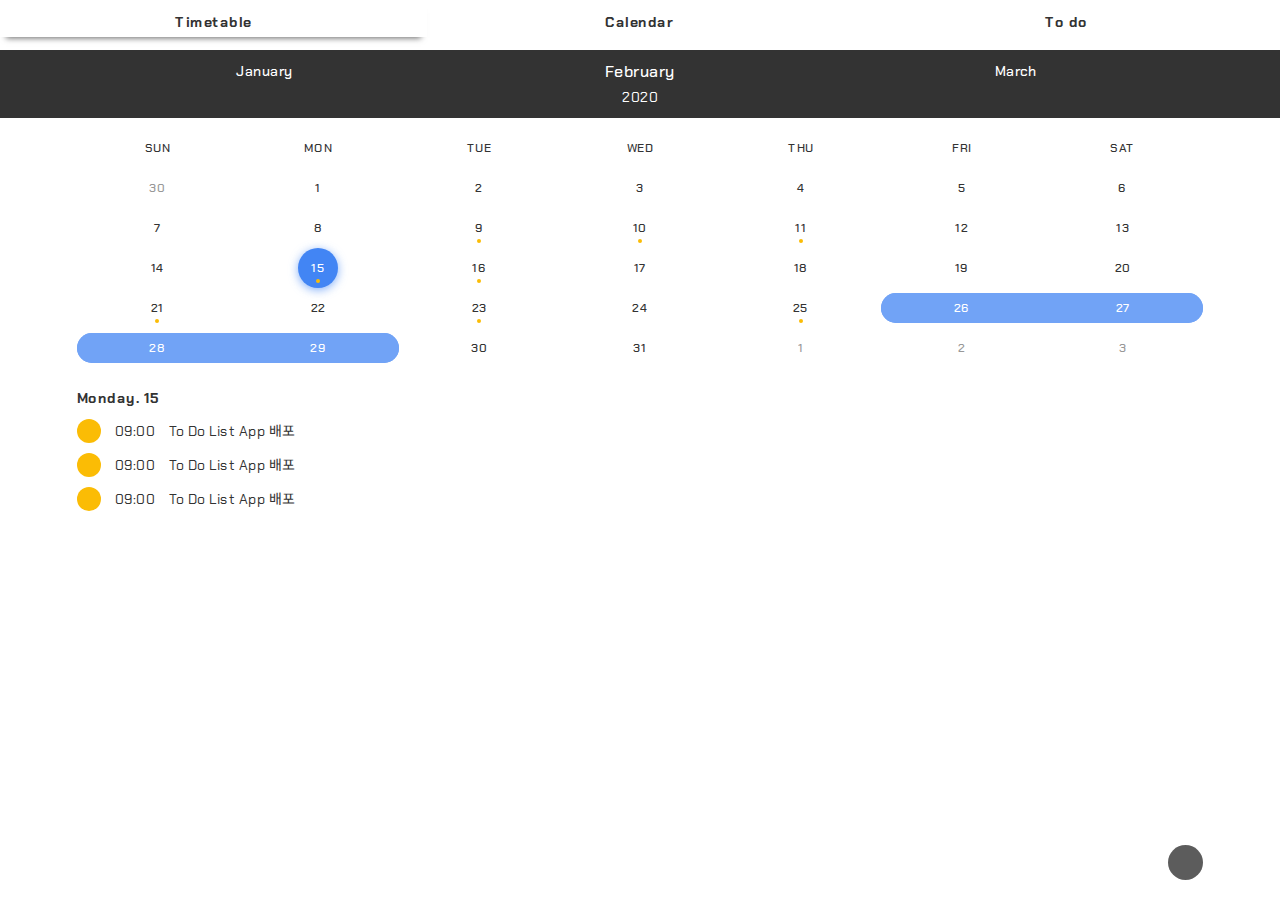
==== commit aa323e99: "feat: tabmenu, calendar drop button click event" ====
--- a/index.html
+++ b/index.html
@@ -18,13 +18,13 @@
     <nav id="nav">
       <div class="tabmenu-underline"></div>
       <ul class="nav__tabmenu">
-        <li class="nav__tabmenu__item">
+        <li class="nav__tabmenu__item" data-index="0">
           <a href="#;">Timetable</a>
         </li>
-        <li class="nav__tabmenu__item">
+        <li class="nav__tabmenu__item" data-index="1">
           <a href="#;">Calendar</a>
         </li>
-        <li class="nav__tabmenu__item">
+        <li class="nav__tabmenu__item" data-index="2">
           <a href="#;">To do</a>
         </li>
       </ul>
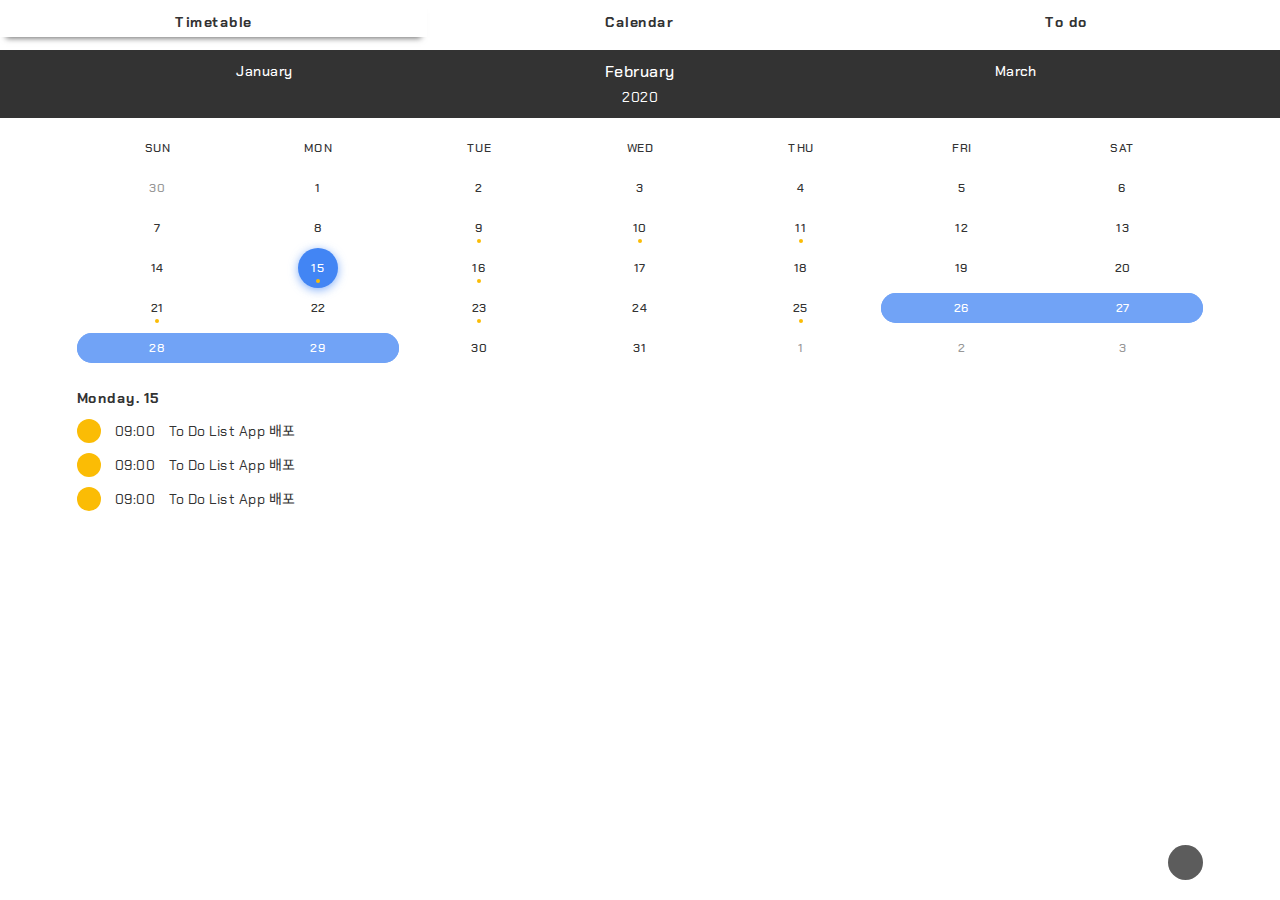
==== commit 03190de8: "docs: Modify timetable page cell style" ====
--- a/index.html
+++ b/index.html
@@ -16,6 +16,7 @@
 
     <!---------------------- Nav ---------------------->
     <nav id="nav">
+      <h2 class="blind">메뉴</h2>
       <div class="tabmenu-underline"></div>
       <ul class="nav__tabmenu">
         <li class="nav__tabmenu__item" data-index="0">
@@ -84,25 +85,25 @@
           <table class="table-calendar">
             <thead>
               <tr>
-                <th>
+                <th scope="col">
                   <div class="th-cell">SUN</div>
                 </th>
-                <th>
+                <th scope="col">
                   <div class="th-cell">MON</div>
                 </th>
-                <th>
+                <th scope="col">
                   <div class="th-cell">TUE</div>
                 </th>
-                <th>
+                <th scope="col">
                   <div class="th-cell">WED</div>
                 </th>
-                <th>
+                <th scope="col">
                   <div class="th-cell">THU</div>
                 </th>
-                <th>
+                <th scope="col">
                   <div class="th-cell">FRI</div>
                 </th>
-                <th>
+                <th scope="col">
                   <div class="th-cell">SAT</div>
                 </th>
               </tr>
@@ -372,7 +373,7 @@
       <!---------------- clip-plans-container ---------------->
       <section class="clip-plans-container">
         <h2 class="blind">주요 일정</h2>
-        <strong class="clip-plans-title">Monday. 15</strong>
+        <strong>Monday. 15</strong>
         <ul class="clip-plans-list">
           <li class="clip-plans-list__item">
             <span class="clip-icon">
--- a/assets/css/style.css
+++ b/assets/css/style.css
@@ -466,10 +466,6 @@
 }
 
 /* timetable-container */
-.timetable-title {
-  font-weight: 700;
-}
-
 .table-timetable {
   table-layout: fixed;
   width: 100%;
@@ -480,29 +476,26 @@
 .table-timetable th,
 .table-timetable td {
   border: 1px solid rgba(0,0,0,.05);
+}
+
+.table-timetable th {
+  width: 3rem;
+  font-weight: 500;
   vertical-align: middle;
-} 
-
-.table-timetable .th-hour {
-  width: 30px;
-  font-weight: 500;
-}
-
-.table-timetable td {
-  height: 40px;
-  padding: 0;
-  box-sizing: border-box;
-}
-
-.td-content {
+}
+
+.table-timetable .td-cell {
   display: flex;
   flex-direction: column;
   position: relative;
-  height: 100%;
-  font-size: 12px;
-}
-
-.td-content span {
+  font-size: 1.2rem;
+}
+
+.table-timetable .td-cell:empty {
+  height: 4rem;
+}
+
+.table-timetable .td-cell .time-plan {
   overflow: hidden;
   position: relative;
   width: 70%;
@@ -511,40 +504,40 @@
   text-overflow: ellipsis;
 }
 
-.td-content span[data-time="0030"] {
-  height: 20px;
-}
-
-.td-content span[data-time="0100"] {
-  height: 40px;
-}
-
-.td-content span[data-time="0130"] {
-  height: 60px;
-}
-
-.td-content span[data-time="0200"] {
-  height: 80px;
+.table-timetable .td-cell .time-plan[data-time="0030"] {
+  height: 2rem;
+}
+
+.table-timetable .td-cell .time-plan[data-time="0100"] {
+  height: 4rem;
+}
+
+.table-timetable .td-cell .time-plan[data-time="0130"] {
+  height: 6rem;
+}
+
+.table-timetable .td-cell .time-plan[data-time="0200"] {
+  height: 8rem;
 }
 
 /* label color */
-.td-content .label--orange {
+.table-timetable .label--orange {
   box-shadow: inset 4px 0 #ffe600;
 }
 
-.td-content .label--skyblue {
+.table-timetable .label--skyblue {
   box-shadow: inset 4px 0 #65caf1;
 }
 
-.td-content .label--darkgreen {
+.table-timetable .label--darkgreen {
   box-shadow: inset 4px 0 #a8a8a8;
 }
 
-.td-content .label--tomato {
+.table-timetable .label--tomato {
   box-shadow: inset 4px 0 #ff6347;
 }
 
-.td-content .label--yellowgreen {
+.table-timetable .label--yellowgreen {
   box-shadow: inset 4px 0 #afee32;
 }
 
